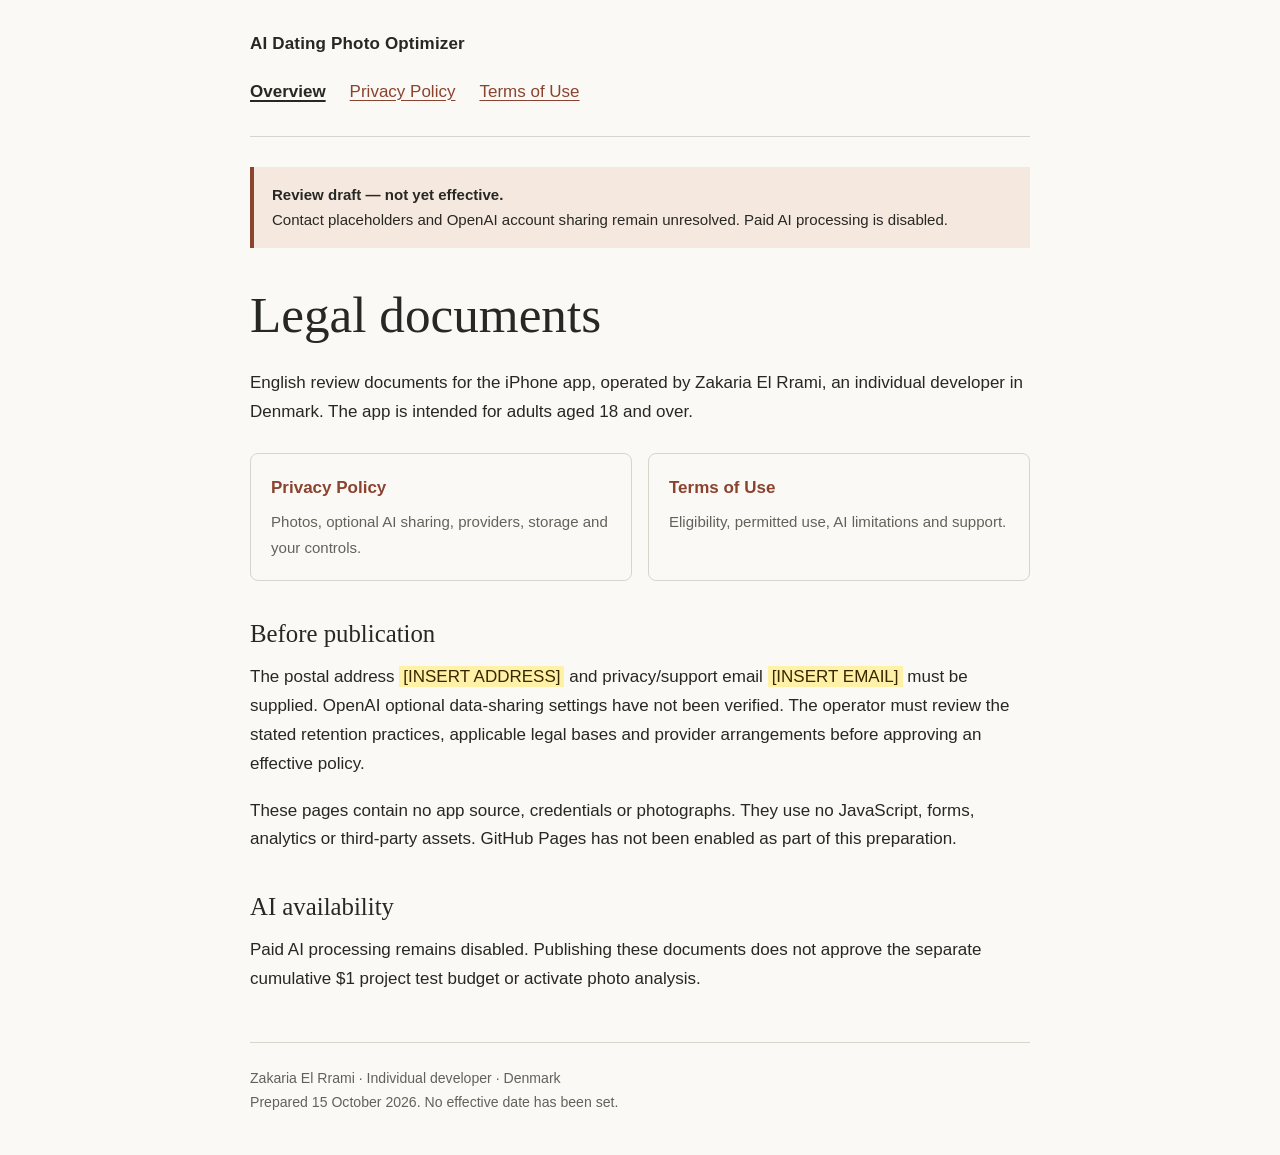
==== index.html @ b6515e5e "Prepare English privacy and terms review pages" ====
<!doctype html>
<html lang="en">
<head>
  <meta charset="utf-8">
  <meta name="viewport" content="width=device-width, initial-scale=1">
  <meta name="robots" content="noindex, nofollow">
  <meta name="description" content="English legal review pages for AI Dating Photo Optimizer.">
  <title>Legal documents · AI Dating Photo Optimizer</title>
  <link rel="stylesheet" href="styles.css">
</head>
<body>
  <a class="skip-link" href="#content">Skip to content</a>
  <header><div class="brand">AI Dating Photo Optimizer</div><nav aria-label="Legal pages"><a href="index.html" aria-current="page">Overview</a><a href="privacy.html">Privacy Policy</a><a href="terms.html">Terms of Use</a></nav></header>
  <main id="content">
    <aside class="review" aria-label="Publication status"><strong>Review draft — not yet effective.</strong> Contact placeholders and OpenAI account sharing remain unresolved. Paid AI processing is disabled.</aside>
    <h1>Legal documents</h1>
<p>English review documents for the iPhone app, operated by Zakaria El Rrami, an individual developer in Denmark. The app is intended for adults aged 18 and over.</p>
<div class="documents"><a href="privacy.html"><strong>Privacy Policy</strong><span>Photos, optional AI sharing, providers, storage and your controls.</span></a><a href="terms.html"><strong>Terms of Use</strong><span>Eligibility, permitted use, AI limitations and support.</span></a></div>
<h2>Before publication</h2>
<p>The postal address <mark>[INSERT ADDRESS]</mark> and privacy/support email <mark>[INSERT EMAIL]</mark> must be supplied. OpenAI optional data-sharing settings have not been verified. The operator must review the stated retention practices, applicable legal bases and provider arrangements before approving an effective policy.</p>
<p>These pages contain no app source, credentials or photographs. They use no JavaScript, forms, analytics or third-party assets. GitHub Pages has not been enabled as part of this preparation.</p>
<h2>AI availability</h2>
<p>Paid AI processing remains disabled. Publishing these documents does not approve the separate cumulative $1 project test budget or activate photo analysis.</p>
  </main>
  <footer>Zakaria El Rrami · Individual developer · Denmark<br>Prepared 15 October 2026. No effective date has been set.</footer>
</body>
</html>
---- styles.css ----
/* Static, local styling; no external fonts, assets or scripts. */
:root { color-scheme: light; --paper:#fbf9f5; --ink:#272724; --muted:#62625a; --line:#d8d5cc; --accent:#8a432f; }
* { box-sizing:border-box; }
body { margin:0; color:var(--ink); background:var(--paper); font:17px/1.7 -apple-system,BlinkMacSystemFont,"Segoe UI",sans-serif; overflow-wrap:anywhere; }
header,main,footer { width:min(100% - 40px,780px); margin-inline:auto; }
header { padding:30px 0 22px; border-bottom:1px solid var(--line); }
.brand { font-weight:650; letter-spacing:.01em; }
nav { display:flex; flex-wrap:wrap; gap:6px 24px; margin-top:12px; }
a { color:var(--accent); text-underline-offset:3px; }
nav a { display:inline-block; padding:7px 0; }
a[aria-current="page"] { color:var(--ink); font-weight:650; text-decoration-thickness:2px; }
a:focus-visible { outline:3px solid var(--accent); outline-offset:5px; border-radius:2px; }
main { padding-top:30px; padding-bottom:30px; }
h1,h2 { font-family:Georgia,"Times New Roman",serif; line-height:1.2; font-weight:normal; }
h1 { font-size:clamp(2.2rem,7vw,3.2rem); margin:36px 0 24px; }
h2 { font-size:1.55rem; margin:38px 0 14px; }
p { margin:0 0 18px; }
ul { padding-left:24px; }
.review { background:#f5e8df; border-left:4px solid var(--accent); padding:15px 18px; font-size:.94rem; }
.review strong { display:block; }
mark { background:#fff1a7; color:#362900; padding:1px 4px; }
.documents { display:grid; grid-template-columns:1fr 1fr; gap:16px; margin:26px 0; }
.documents a { border:1px solid var(--line); border-radius:8px; padding:20px; text-decoration:none; }
.documents strong,.documents span { display:block; }
.documents span { color:var(--muted); font-size:.94rem; margin-top:6px; }
footer { border-top:1px solid var(--line); padding:24px 0 40px; color:var(--muted); font-size:.88rem; }
.skip-link { position:absolute; left:12px; top:-100px; background:white; padding:10px; }
.skip-link:focus { top:12px; }
@media(max-width:520px) { .documents { grid-template-columns:1fr; } header,main,footer { width:calc(100% - 32px); } }
@media print { body { color:#000; background:#fff; font-size:11pt; } header,main,footer { width:100%; } nav,.skip-link { display:none; } a { color:#000; } h2 { break-after:avoid; } }
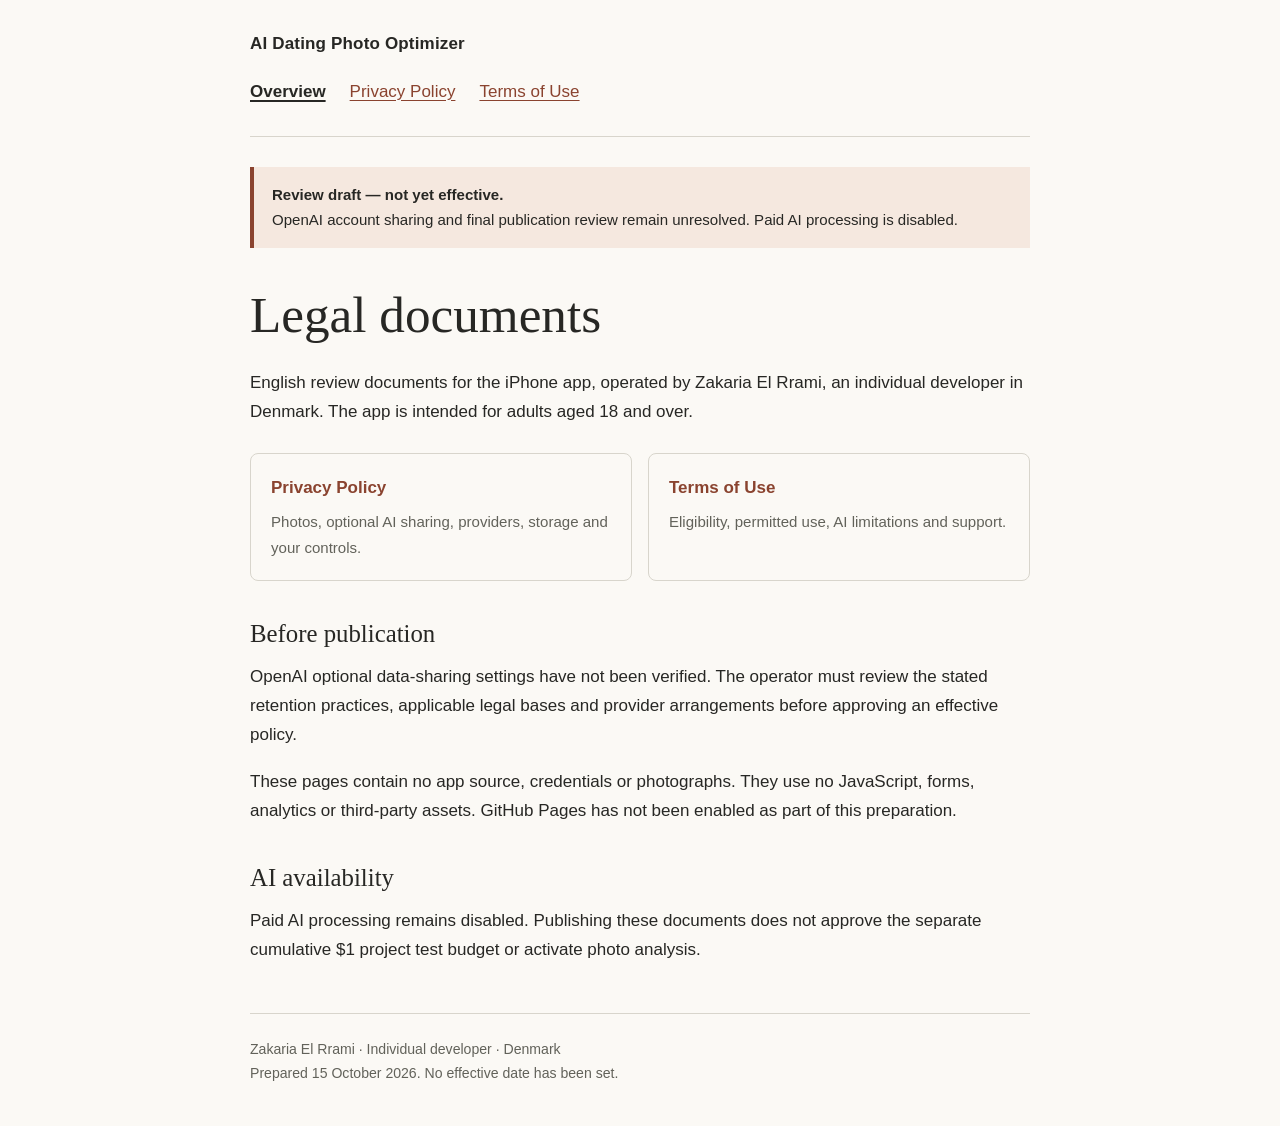
==== commit 93f026a8: "Fill operator address and existing ZELGI support email" ====
--- a/index.html
+++ b/index.html
@@ -12,12 +12,12 @@
   <a class="skip-link" href="#content">Skip to content</a>
   <header><div class="brand">AI Dating Photo Optimizer</div><nav aria-label="Legal pages"><a href="index.html" aria-current="page">Overview</a><a href="privacy.html">Privacy Policy</a><a href="terms.html">Terms of Use</a></nav></header>
   <main id="content">
-    <aside class="review" aria-label="Publication status"><strong>Review draft — not yet effective.</strong> Contact placeholders and OpenAI account sharing remain unresolved. Paid AI processing is disabled.</aside>
+    <aside class="review" aria-label="Publication status"><strong>Review draft — not yet effective.</strong> OpenAI account sharing and final publication review remain unresolved. Paid AI processing is disabled.</aside>
     <h1>Legal documents</h1>
 <p>English review documents for the iPhone app, operated by Zakaria El Rrami, an individual developer in Denmark. The app is intended for adults aged 18 and over.</p>
 <div class="documents"><a href="privacy.html"><strong>Privacy Policy</strong><span>Photos, optional AI sharing, providers, storage and your controls.</span></a><a href="terms.html"><strong>Terms of Use</strong><span>Eligibility, permitted use, AI limitations and support.</span></a></div>
 <h2>Before publication</h2>
-<p>The postal address <mark>[INSERT ADDRESS]</mark> and privacy/support email <mark>[INSERT EMAIL]</mark> must be supplied. OpenAI optional data-sharing settings have not been verified. The operator must review the stated retention practices, applicable legal bases and provider arrangements before approving an effective policy.</p>
+<p>OpenAI optional data-sharing settings have not been verified. The operator must review the stated retention practices, applicable legal bases and provider arrangements before approving an effective policy.</p>
 <p>These pages contain no app source, credentials or photographs. They use no JavaScript, forms, analytics or third-party assets. GitHub Pages has not been enabled as part of this preparation.</p>
 <h2>AI availability</h2>
 <p>Paid AI processing remains disabled. Publishing these documents does not approve the separate cumulative $1 project test budget or activate photo analysis.</p>
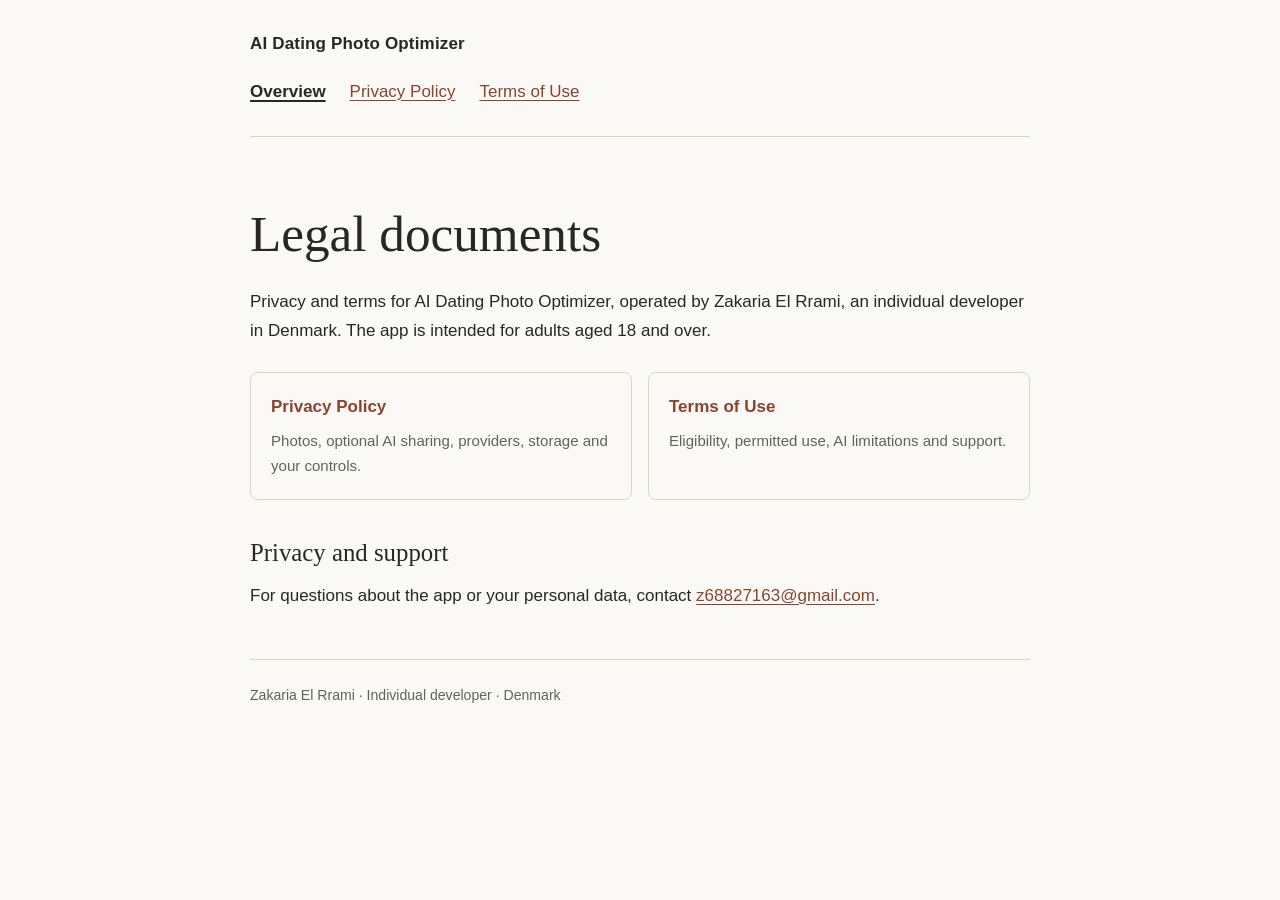
==== commit 4c3b2334: "Finalize sharing disclosure and customer legal pages" ====
--- a/index.html
+++ b/index.html
@@ -3,8 +3,7 @@
 <head>
   <meta charset="utf-8">
   <meta name="viewport" content="width=device-width, initial-scale=1">
-  <meta name="robots" content="noindex, nofollow">
-  <meta name="description" content="English legal review pages for AI Dating Photo Optimizer.">
+  <meta name="description" content="Privacy Policy and Terms of Use for AI Dating Photo Optimizer.">
   <title>Legal documents · AI Dating Photo Optimizer</title>
   <link rel="stylesheet" href="styles.css">
 </head>
@@ -12,16 +11,12 @@
   <a class="skip-link" href="#content">Skip to content</a>
   <header><div class="brand">AI Dating Photo Optimizer</div><nav aria-label="Legal pages"><a href="index.html" aria-current="page">Overview</a><a href="privacy.html">Privacy Policy</a><a href="terms.html">Terms of Use</a></nav></header>
   <main id="content">
-    <aside class="review" aria-label="Publication status"><strong>Review draft — not yet effective.</strong> OpenAI account sharing and final publication review remain unresolved. Paid AI processing is disabled.</aside>
     <h1>Legal documents</h1>
-<p>English review documents for the iPhone app, operated by Zakaria El Rrami, an individual developer in Denmark. The app is intended for adults aged 18 and over.</p>
+<p>Privacy and terms for AI Dating Photo Optimizer, operated by Zakaria El Rrami, an individual developer in Denmark. The app is intended for adults aged 18 and over.</p>
 <div class="documents"><a href="privacy.html"><strong>Privacy Policy</strong><span>Photos, optional AI sharing, providers, storage and your controls.</span></a><a href="terms.html"><strong>Terms of Use</strong><span>Eligibility, permitted use, AI limitations and support.</span></a></div>
-<h2>Before publication</h2>
-<p>OpenAI optional data-sharing settings have not been verified. The operator must review the stated retention practices, applicable legal bases and provider arrangements before approving an effective policy.</p>
-<p>These pages contain no app source, credentials or photographs. They use no JavaScript, forms, analytics or third-party assets. GitHub Pages has not been enabled as part of this preparation.</p>
-<h2>AI availability</h2>
-<p>Paid AI processing remains disabled. Publishing these documents does not approve the separate cumulative $1 project test budget or activate photo analysis.</p>
+<h2>Privacy and support</h2>
+<p>For questions about the app or your personal data, contact <a href="mailto:z68827163@gmail.com">z68827163@gmail.com</a>.</p>
   </main>
-  <footer>Zakaria El Rrami · Individual developer · Denmark<br>Prepared 15 October 2026. No effective date has been set.</footer>
+  <footer>Zakaria El Rrami · Individual developer · Denmark</footer>
 </body>
 </html>
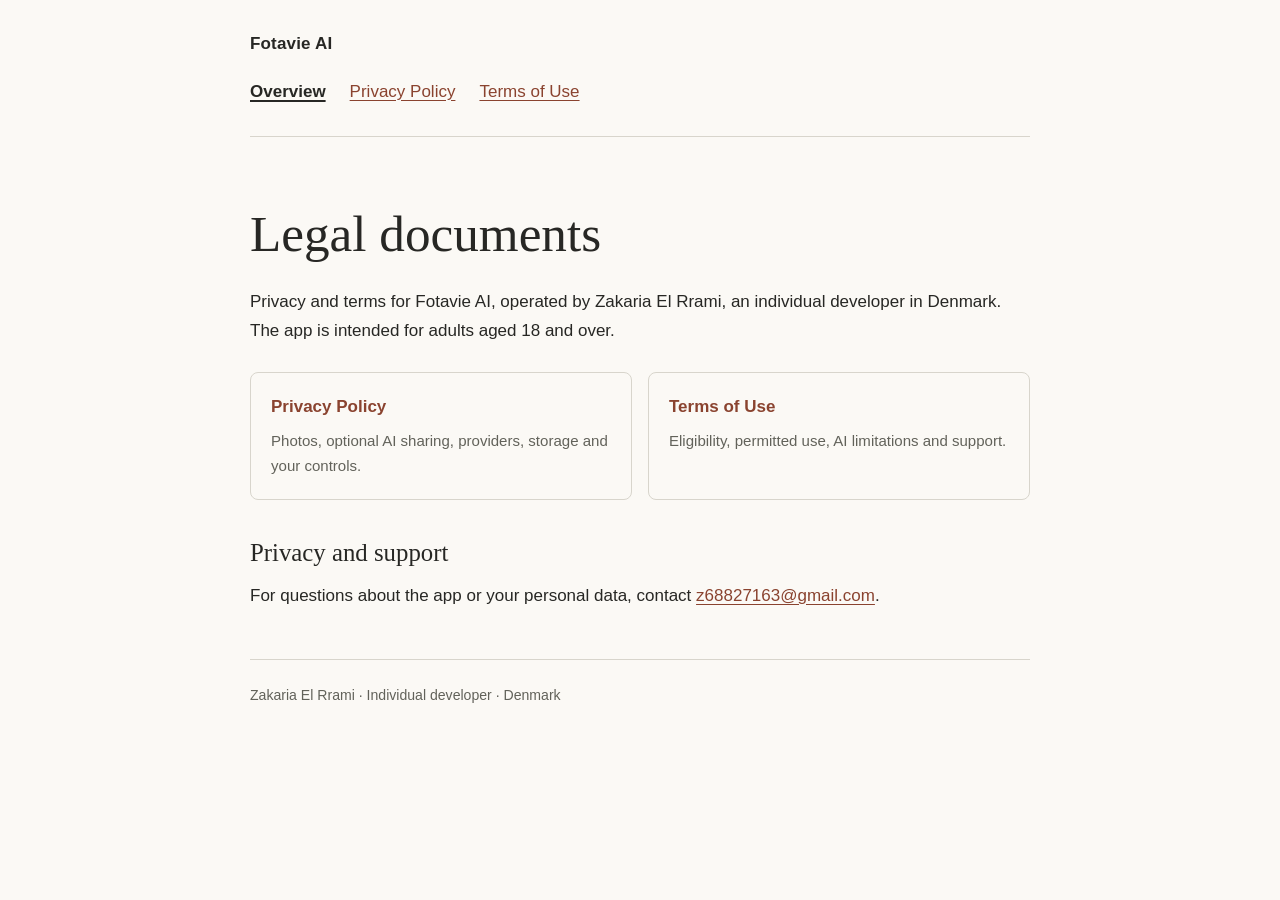
==== commit 72eea1a6: "Rename user-visible product to Fotavie AI" ====
--- a/index.html
+++ b/index.html
@@ -3,16 +3,16 @@
 <head>
   <meta charset="utf-8">
   <meta name="viewport" content="width=device-width, initial-scale=1">
-  <meta name="description" content="Privacy Policy and Terms of Use for AI Dating Photo Optimizer.">
-  <title>Legal documents · AI Dating Photo Optimizer</title>
+  <meta name="description" content="Privacy Policy and Terms of Use for Fotavie AI.">
+  <title>Legal documents · Fotavie AI</title>
   <link rel="stylesheet" href="styles.css">
 </head>
 <body>
   <a class="skip-link" href="#content">Skip to content</a>
-  <header><div class="brand">AI Dating Photo Optimizer</div><nav aria-label="Legal pages"><a href="index.html" aria-current="page">Overview</a><a href="privacy.html">Privacy Policy</a><a href="terms.html">Terms of Use</a></nav></header>
+  <header><div class="brand">Fotavie AI</div><nav aria-label="Legal pages"><a href="index.html" aria-current="page">Overview</a><a href="privacy.html">Privacy Policy</a><a href="terms.html">Terms of Use</a></nav></header>
   <main id="content">
     <h1>Legal documents</h1>
-<p>Privacy and terms for AI Dating Photo Optimizer, operated by Zakaria El Rrami, an individual developer in Denmark. The app is intended for adults aged 18 and over.</p>
+<p>Privacy and terms for Fotavie AI, operated by Zakaria El Rrami, an individual developer in Denmark. The app is intended for adults aged 18 and over.</p>
 <div class="documents"><a href="privacy.html"><strong>Privacy Policy</strong><span>Photos, optional AI sharing, providers, storage and your controls.</span></a><a href="terms.html"><strong>Terms of Use</strong><span>Eligibility, permitted use, AI limitations and support.</span></a></div>
 <h2>Privacy and support</h2>
 <p>For questions about the app or your personal data, contact <a href="mailto:z68827163@gmail.com">z68827163@gmail.com</a>.</p>
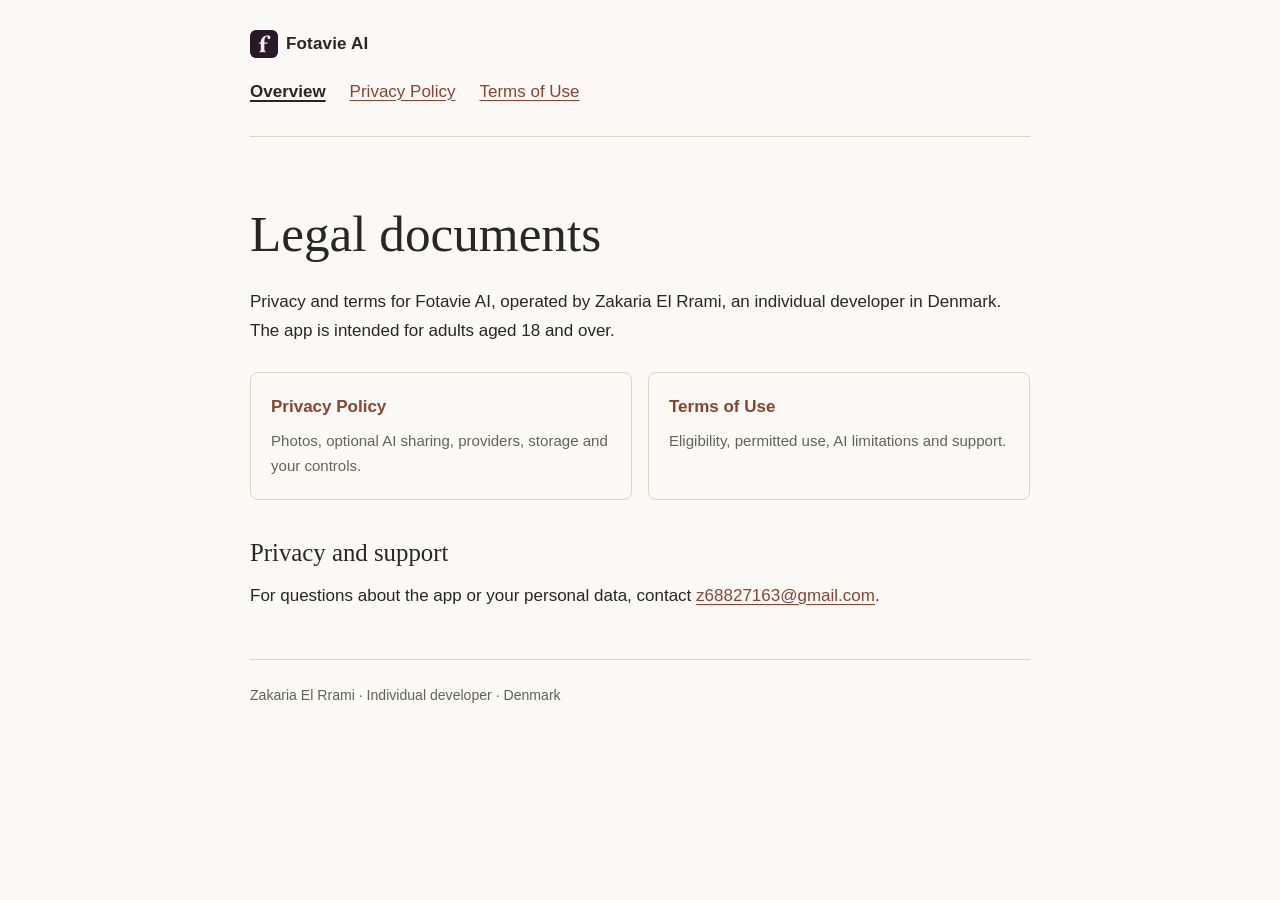
==== commit 61ecbb6b: "Use approved Fotavie AI monogram on support and legal pages" ====
--- a/index.html
+++ b/index.html
@@ -6,10 +6,11 @@
   <meta name="description" content="Privacy Policy and Terms of Use for Fotavie AI.">
   <title>Legal documents · Fotavie AI</title>
   <link rel="stylesheet" href="styles.css">
+  <link rel="icon" type="image/png" sizes="32x32" href="favicon.png">
 </head>
 <body>
   <a class="skip-link" href="#content">Skip to content</a>
-  <header><div class="brand">Fotavie AI</div><nav aria-label="Legal pages"><a href="index.html" aria-current="page">Overview</a><a href="privacy.html">Privacy Policy</a><a href="terms.html">Terms of Use</a></nav></header>
+  <header><div class="brand"><img src="fotavie-logo.png" width="28" height="28" alt="">Fotavie AI</div><nav aria-label="Legal pages"><a href="index.html" aria-current="page">Overview</a><a href="privacy.html">Privacy Policy</a><a href="terms.html">Terms of Use</a></nav></header>
   <main id="content">
     <h1>Legal documents</h1>
 <p>Privacy and terms for Fotavie AI, operated by Zakaria El Rrami, an individual developer in Denmark. The app is intended for adults aged 18 and over.</p>
--- a/styles.css
+++ b/styles.css
@@ -4,7 +4,8 @@
 body { margin:0; color:var(--ink); background:var(--paper); font:17px/1.7 -apple-system,BlinkMacSystemFont,"Segoe UI",sans-serif; overflow-wrap:anywhere; }
 header,main,footer { width:min(100% - 40px,780px); margin-inline:auto; }
 header { padding:30px 0 22px; border-bottom:1px solid var(--line); }
-.brand { font-weight:650; letter-spacing:.01em; }
+.brand { display:flex; align-items:center; gap:8px; font-weight:650; letter-spacing:.01em; }
+.brand img { border-radius:6px; }
 nav { display:flex; flex-wrap:wrap; gap:6px 24px; margin-top:12px; }
 a { color:var(--accent); text-underline-offset:3px; }
 nav a { display:inline-block; padding:7px 0; }
